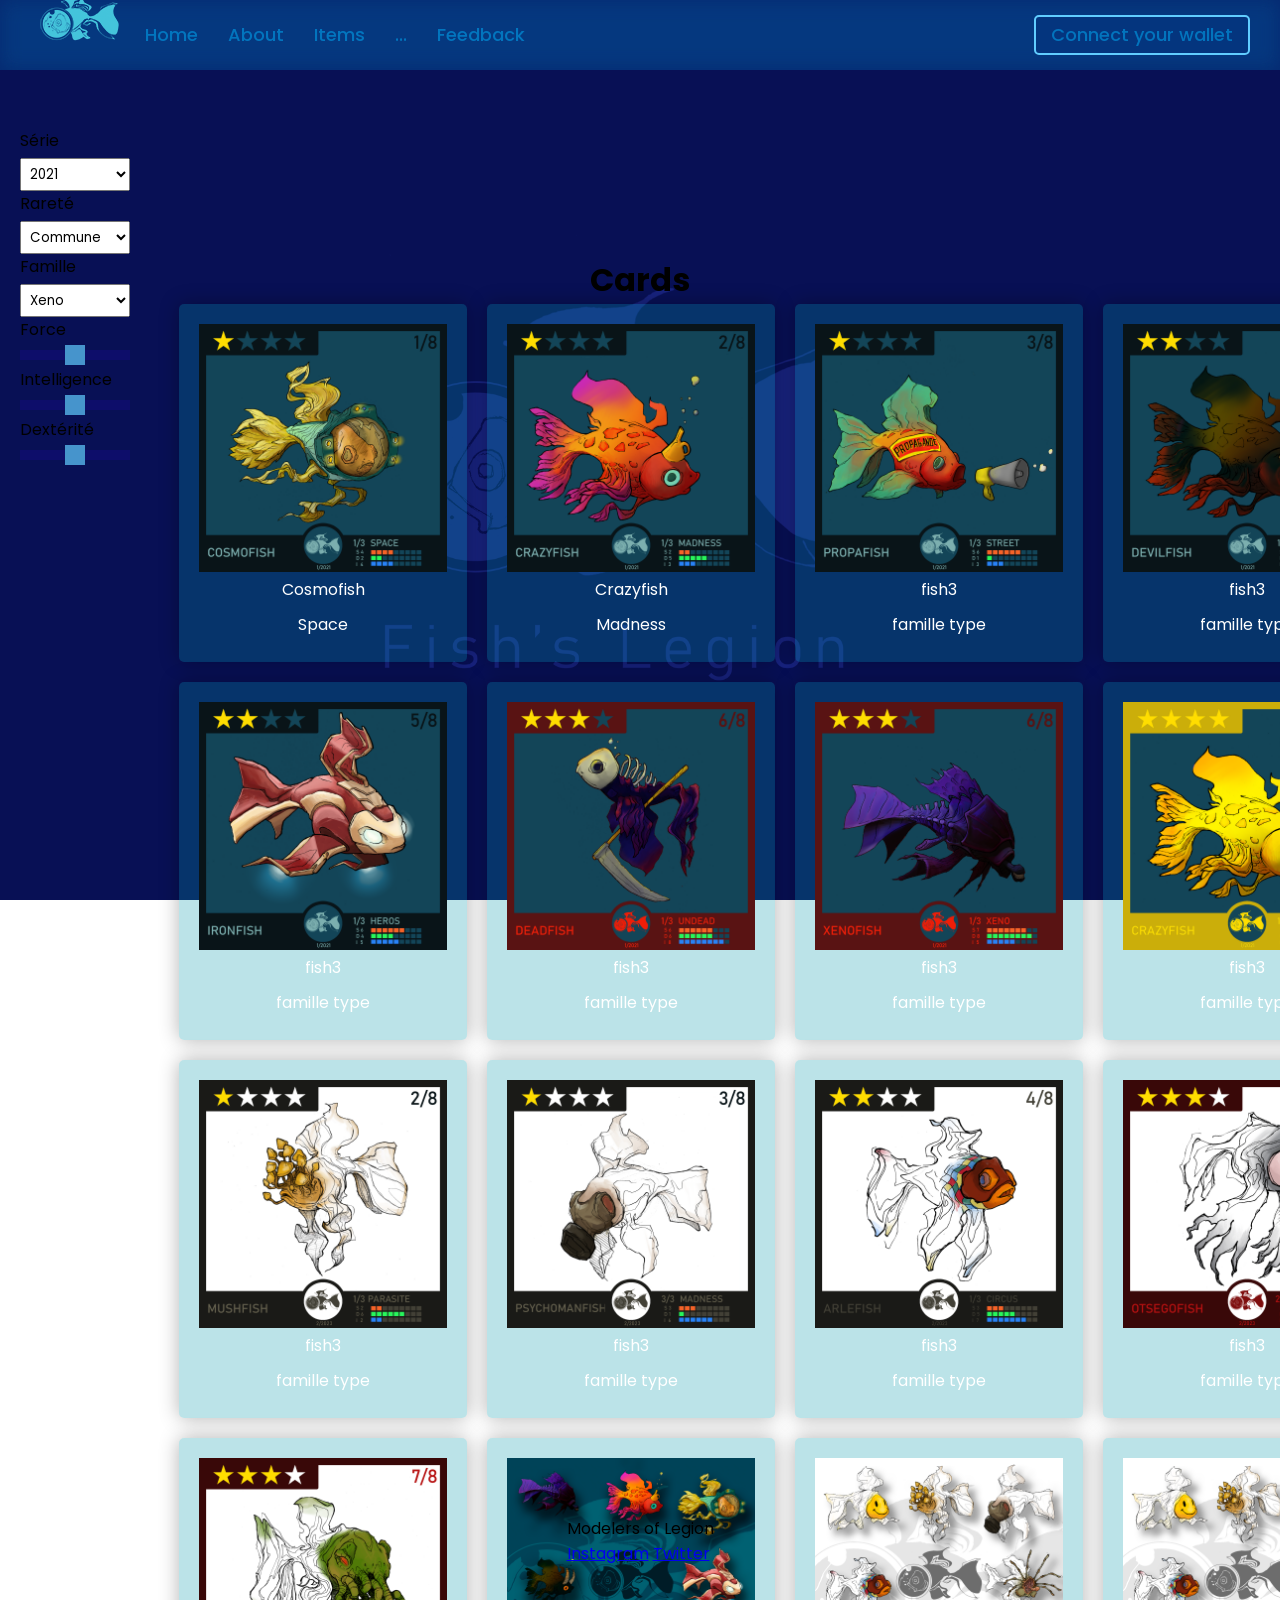
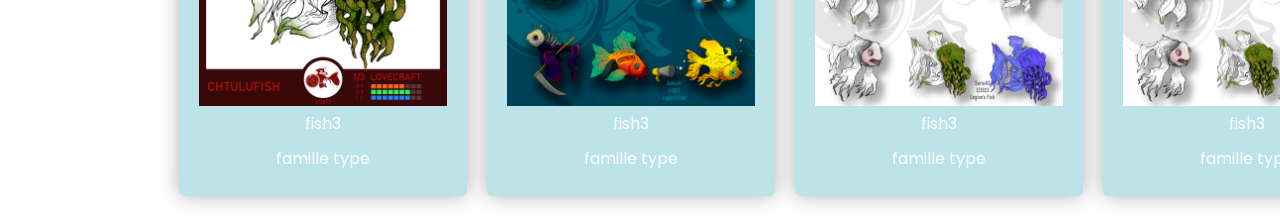
==== Fish/dex.html @ d5946ea8 "first commit" ====
<!DOCTYPE html>
<html lang="fr">
<head>
    <meta charset="UTF-8">
    <title>Dex of Legion</title>
    <link rel="stylesheet" href="dex.css">
    <link rel="stylesheet" href="footer.css">
    <link rel="stylesheet" href="header.css">
    <link rel="stylesheet" href="Navbar.css">
    <link rel="stylesheet" href="footer.css">
</head>
<body>
   
 
    <nav>
        <!-- légende: /.mot./ egal lien non défini -->
          <div class="wrapper">
            <div class="logo"><img src="img/dos_Mini.png" alt=""></a></div>
            <input type="radio" name="slider" id="menu-btn">
            <input type="radio" name="slider" id="close-btn">
            <ul class="nav-links">
              <label for="close-btn" class="btn close-btn"><i class="fas fa-times"></i></label>
              <li><a href="index.html">Home</a></li>
              <li>
                <a href="#" class="desktop-item">About</a>
                <input type="checkbox" id="showDrop">
                <label for="showDrop" class="mobile-item">Dropdown Menu</label>
                <ul class="drop-menu">
                  <li><a href="lore.html">Lore</a></li>  
                  <li><a href="#">...</a></li>
                  <li><a href="#">...</a></li>
                  <li><a href="#">...</a></li>
                </ul>
              <li>
                <a href="#" class="desktop-item">Items</a>
                <input type="checkbox" id="showDrop">
                <label for="showDrop" class="mobile-item">Dropdown Menu</label>
                <ul class="drop-menu">
                  <li><a href="dex.html">dex</a></li>  
                  <li><a href="#">...</a></li>
                  <li><a href="#">...</a></li>
                  <li><a href="#">...</a></li>
                </ul>
              </li>
              <li>
                <a href="#" class="desktop-item">...</a>
                <input type="checkbox" id="showMega">
                <label for="showMega" class="mobile-item">...</label>
                <div class="mega-box">
                  <div class="content">
                    <div class="row">
                      <img src="img/goldsansfond2.png" alt="">
                    </div>
                    <div class="row">
                      <header>...</header>
                      <ul class="mega-links">
                        <li><a href="#">...</a></li>
                        <li><a href="#">...</a></li>
                        <li><a href="#">...</a></li>
                        <li><a href="#">...</a></li>
                      </ul>
                    </div>
                    <div class="row">
                      <header>...</header>
                      <ul class="mega-links">
                        <li><a href="#">...</a></li>
                        <li><a href="#">...</a></li>
                        <li><a href="#">...</a></li>
                        <li><a href="#">...</a></li>
                      </ul>
                    </div>
                    <div class="row">
                      <header>...</header>
                      <ul class="mega-links">
                        <li><a href="#">...</a></li>
                        <li><a href="#">...</a></li>
                        <li><a href="#">...</a></li>
                        <li><a href="#">...</a></li>
                      </ul>
                    </div>
                  </div>
                </div>
              </li>
              <li><a href="#">Feedback</a></li>
            </ul>
            <label for="menu-btn" class="btn menu-btn"><i class="fas fa-bars"></i></label>
            <div href="#" class="nav-button">Connect your wallet</div>
          </div>
        </nav>

        <header>
            <h1>Cards</h1>
        </header>

        <div class="sidebar">
          <ul class="filter-list">
              <li>
                  <label for="serie">Série</label>
                  <select id="serie" name="serie">
                      <option value="2021">2021</option>
                      <option value="2023">2023</option>
                  </select>
              </li>
              <li>
                  <label for="rarete">Rareté</label>
                  <select id="rarete" name="rarete">
                      <option value="commune">Commune</option>
                      <option value="unco">Unco</option>
                      <option value="rare">Rare</option>
                      <option value="gold">hors série</option>

                  </select>
              </li>
              <li>
                  <label for="famille">Famille</label>
                  <select id="famille" name="famille">
                      <option value="xeno">Xeno</option>
                      <option value="undead">Undead</option>
                      <option value="crazy">Crazy</option>
                  </select>
              </li>
              <li>
                  <label for="force">Force</label>
                  <input type="range" id="force" name="force" min="1" max="9">
              </li>
              <li>
                  <label for="intelligence">Intelligence</label>
                  <input type="range" id="intelligence" name="intelligence" min="1" max="9">
              </li>
              <li>
                  <label for="dexterite">Dextérité</label>
                  <input type="range" id="dexterite" name="dexterite" min="1" max="9">
              </li>
          </ul>
      </div>
      

        <div class="dex">
            <!-- More cards following the same pattern -->
            <div class="card"><a href="cosmofish.html"><img src="Cartes/1_2021_1_cosmofish_common.png" alt="cosmofish"></a><p>Cosmofish</p><p>Space</p></div>
            <div class="card"><a href="crazyfish.html"><img src="Cartes/1_2021_2_crazyfish_common.png" alt="cosmofish"></a><p>Crazyfish</p><p>Madness</p></div>
            <div class="card"><img src="Cartes/1_2021_3_propafish_common.png" alt="cosmofish"><p>fish3</p><p>famille type</p></div>
            <div class="card"><img src="Cartes/1_2021_4_devilfish_unco.png" alt="cosmofish"><p>fish3</p><p>famille type</p></div>
            <div class="card"><img src="Cartes/1_2021_5_ironfish_unco.png" alt="cosmofish"><p>fish3</p><p>famille type</p></div>
            <div class="card"><img src="Cartes/1_2021_6_deadfish_rare.png" alt="cosmofish"><p>fish3</p><p>famille type</p></div>
            <div class="card"><img src="Cartes/1_2021_7_xenofish_common.png" alt="cosmofish"><p>fish3</p><p>famille type</p></div>
            <div class="card"><img src="Cartes/1_2021_8_crazyfish_gold.png" alt="cosmofish"><p>fish3</p><p>famille type</p></div>
            <div class="card"><img src="Cartes/2_2023_2_mushfish_common.png" alt="cosmofish"><p>fish3</p><p>famille type</p></div>
            <div class="card"><img src="Cartes/2_2023_3_psychomanfish_common.png" alt="cosmofish"><p>fish3</p><p>famille type</p></div>
            <div class="card"><img src="Cartes/2_2023_4_arlefish_unco.png" alt="cosmofish"><p>fish3</p><p>famille type</p></div>
            <div class="card"><img src="Cartes/2_2023_6_otsegofish_rare.png" alt="cosmofish"><p>fish3</p><p>famille type</p></div>
            <div class="card"><img src="Cartes/2_2023_7_chtulufish_rare.png" alt="cosmofish"><p>fish3</p><p>famille type</p></div>
            <div class="card"><img src="Cartes/serial_1_2021.png" alt="cosmofish"><p>fish3</p><p>famille type</p></div>
            <div class="card"><img src="Cartes/serial_2_2023.png" alt="cosmofish"><p>fish3</p><p>famille type</p></div>
            <div class="card"><img src="Cartes/serial_2_2023.png" alt="cosmofish"><p>fish3</p><p>famille type</p></div>
            
        </div>

    
    <section class="container">
        <!-- Contenu de la page Bibliothéque de toute les cartes -->
    </section>
    <footer>
        <p>Modelers of Legion</p>
        <a href="https://instagram.com">Instagram</a>
        <a href="https://twitter.com">Twitter</a>
    </footer>
</body>
</html>
---- Fish/dex.css ----
:root {
    --glow-color: hsl(199, 100%, 69%);
  }

body {
    margin: 0;
    padding: 20%;
    background-image: url("img/background.png") ; 
    background-attachment: fixed;
    background-size: cover;
    background-position: center center;
    display: flex;
    justify-content: center;
    align-items: center;
    min-height: 100vh;
    font-family: Arial, sans-serif;
    }
  
.dex {
    display: grid;
    grid-template-columns: repeat(4, 1fr); /* 4 columns */
    gap: 20px;
  }
  
.card {
    background-color: rgba(0, 150, 167, 0.267); 
    color: white;
    display: flex;
    flex-direction: column;
    justify-content: center;
    align-items: center;
    padding: 20px;
    border-radius: 5px;
    box-shadow: 0 4px 8px rgba(0, 0, 0, 0.2);
    aspect-ratio: 1; 
    box-shadow: 0px 0px 20px rgba(0, 0, 0, 0.3); ; 
    transition: transform 0.3s; 
    }
  
    

.card:hover {
    z-index: 2;
    animation-delay: 1s;
    transform: scale(1.5); 
    background-color: rgba(0, 150, 167, 0.856);
    border: 0.15em solid var(--glow-color);
    border-radius: 0.45em;
    box-shadow:
        0 0 8px #c20707bd,
        inset 0 0 8px #39e704,
        0 0 16px #0961be,
        inset 0 0 16px #c411b5,
        0 0 32px #0367d3,
        inset 0 0 32px #007afc;

    }

.card img {
    width: 100%;  
    height: auto; 
    display: block; /* Empêche l'ajout d'espace supplémentaire en dessous de l'image */
    }
    
.card p {
    margin: 5px 0;
    }



.card p:first-child::before {
    content: "";
    display: none;
    }

    /*sidebare*/
    
    .sidebar {
        width: 150px; /* Largeur de la barre latérale */
        background-color: rgba(255, 255, 255, 0); 
        padding: 20px;
        padding-top: 10%;
        position: fixed; 
        left: 0; 
        top: 0; 
        height: 100%; /* Hauteur complète */
        overflow-y: auto; /* Ajoute un défilement si nécessaire */
    }
    
    .sidebar select,
    .sidebar input[type=range] {
    width: 100%; 
    padding: 5px; /* Ajoute un peu d'espace à l'intérieur */
    margin-top: 5px; /* Espace au-dessus de chaque élément */
}
    /* Ajustement pour le contenu principal */


    /* Style pour les curseurs */
.sidebar input[type=range] {
    -webkit-appearance: none; /* Supprime l'apparence par défaut */
    appearance: none;
    height: 10px; /* Hauteur du curseur */
    background: #3201e434; /* Couleur de fond du curseur */
    outline: none; /* Supprime l'outline au focus */
    opacity: 0.7; /* Rend le curseur légèrement transparent */
    transition: opacity 0.2s; /* Transition pour l'effet au survol */
}

.sidebar input[type=range]:hover {
    opacity: 1; /* Opacité pleine au survol */
    border-radius: 2px;
}

/* Style pour la piste du curseur */
.sidebar input[type=range]::-webkit-slider-thumb {
    -webkit-appearance: none; /* Supprime l'apparence par défaut */
    appearance: none;
    width: 20px; /* Largeur de la piste */
    height: 20px; /* Hauteur de la piste */
    background: var(--glow-color); /* Couleur de la piste */
    cursor: pointer; /* Curseur en forme de pointeur */
}

.sidebar input[type=range]::-moz-range-thumb {
    width: 20px; /* Largeur de la piste pour Firefox */
    height: 20px; /* Hauteur de la piste pour Firefox */
    background: var(--glow-color); /* Couleur de la piste pour Firefox */
    cursor: pointer;
}

.filter-list {
    list-style-type: none; /* Supprime les puces */
    padding: 0;
}

.dex {
    margin-left: 10px; /* Espace pour la barre latérale */
}
---- Fish/header.css ----
body{
    display: flex;
flex-direction: column;
align-items: center;
}
---- Fish/Navbar.css ----
@import url('https://fonts.googleapis.com/css2?family=Poppins:wght@200;300;400;500;600;700&display=swap');
*{
  margin: 0;
  padding: 0;
  box-sizing: border-box;
  font-family: 'Poppins', sans-serif;

}



nav{
  top: 0;
  position: fixed;
  z-index: 99;
  width: 100%;
  background: #054c9271;
  backdrop-filter: blur(10px);
}

.wrapper {
    display: flex;
    align-items: center;
    backdrop-filter: blur(10px);
}

nav .wrapper{
    position: relative;
    max-width: 1300px;
    padding: 0px 30px;
    height: 70px;
    line-height: 70px;
    margin: auto;
    display: flex;
    align-items: center;
    justify-content: flex-start;
    backdrop-filter: blur(10px);
  }

.wrapper .logo a{
  font-weight: 600;
  position: center;
  
}

.wrapper .logo img {
    max-height: 100%; 
  }

.wrapper .nav-links{
  display: inline-flex;
}
.nav-links li{
  list-style: none;
}
.nav-links li a{
  color: #00b7ff7e;
  text-decoration: none;
  font-size: 18px;
  font-weight: 500;
  padding: 9px 15px;
  border-radius: 5px;
  transition: all 0.3s ease;
  
}
.nav-links li a:hover{
  background: #003c79a1;
  
}
.nav-links .mobile-item{
  display: none;
}
.nav-links .drop-menu{
  position: absolute;
  background: #003c79a1;
  width: 180px;
  line-height: 45px;
  top: 85px;
  opacity: 0;
  visibility: hidden;
  box-shadow: 0 6px 10px rgba(0,0,0,0.15);
}
.nav-links li:hover .drop-menu,
.nav-links li:hover .mega-box{
  transition: all 0.3s ease;
  top: 70px;
  opacity: 1;
  visibility: visible;
}
.drop-menu li a{
  width: 100%;
  display: block;
  padding: 0 0 0 15px;
  font-weight: 400;
  border-radius: 0px;
}
.mega-box{
  position: absolute;
  left: 0;
  width: 100%;
  padding: 0 30px;
  top: 85px;
  opacity: 0;
  visibility: hidden;
}
.mega-box .content{
  background: #003c79a1;
  padding: 25px 20px;
  display: flex;
  width: 100%;
  justify-content: space-between;
  box-shadow: 0 6px 10px rgba(0,0,0,0.15);
}
.mega-box .content .row{
  width: calc(25% - 30px);
  line-height: 45px;
}
.content .row img{
  width: 100%;
  height: 100%;
  object-fit: cover;
}
.content .row header{
  color: #00b7ff7e;
  font-size: 20px;
  font-weight: 500;
}
.content .row .mega-links{
  margin-left: -40px;
  border-left: 1px solid rgba(255,255,255,0.09);
}
.row .mega-links li{
  padding: 0 20px;
}
.row .mega-links li a{
  padding: 0px;
  padding: 0 20px;
  color: #00b7ff7e;
  font-size: 17px;
  display: block;
}
.row .mega-links li a:hover{
  color: #00b7ff7e;
}
.wrapper .btn{
  color: #fff;
  font-size: 20px;
  cursor: pointer;
  display: none;
}
.wrapper .btn.close-btn{
  position: absolute;
  right: 30px;
  top: 10px;
}

@media screen and (max-width: 970px) {
  .wrapper .btn{
    display: block;
  }
  .wrapper .nav-links{
    position: fixed;
    height: 100vh;
    width: 100%;
    max-width: 350px;
    top: 0;
    left: -100%;
    background: #242526;
    display: block;
    padding: 50px 10px;
    line-height: 50px;
    overflow-y: auto;
    box-shadow: 0px 15px 15px rgba(0,0,0,0.18);
    transition: all 0.3s ease;
  }
  /* custom scroll bar */
  ::-webkit-scrollbar {
    width: 10px;
  }
  ::-webkit-scrollbar-track {
    background: #242526;
  }
  ::-webkit-scrollbar-thumb {
    background: #3A3B3C;
  }
  #menu-btn:checked ~ .nav-links{
    left: 0%;
  }
  #menu-btn:checked ~ .btn.menu-btn{
    display: none;
  }
  #close-btn:checked ~ .btn.menu-btn{
    display: block;
  }
  .nav-links li{
    margin: 15px 10px;
  }
  .nav-links li a{
    padding: 0 20px;
    display: block;
    font-size: 20px;
  }
  .nav-links .drop-menu{
    position: static;
    opacity: 1;
    top: 65px;
    visibility: visible;
    padding-left: 20px;
    width: 100%;
    max-height: 0px;
    overflow: hidden;
    box-shadow: none;
    transition: all 0.3s ease;
  }
  #showDrop:checked ~ .drop-menu,
  #showMega:checked ~ .mega-box{
    max-height: 100%;
  }
  .nav-links .desktop-item{
    display: none;
  }
  .nav-links .mobile-item{
    display: block;
    color: #f2f2f2;
    font-size: 20px;
    font-weight: 500;
    padding-left: 20px;
    cursor: pointer;
    border-radius: 5px;
    transition: all 0.3s ease;
  }
  .nav-links .mobile-item:hover{
    background: #3A3B3C;
  }
  .drop-menu li{
    margin: 0;
  }
  .drop-menu li a{
    border-radius: 5px;
    font-size: 18px;
  }
  .mega-box{
    position: static;
    top: 65px;
    opacity: 1;
    visibility: visible;
    padding: 0 20px;
    max-height: 0px;
    overflow: hidden;
    transition: all 0.3s ease;
  }
  .mega-box .content{
    box-shadow: none;
    flex-direction: column;
    padding: 20px 20px 0 20px;
  }
  .mega-box .content .row{
    width: 100%;
    margin-bottom: 15px;
    border-top: 1px solid rgba(255,255,255,0.08);
  }
  .mega-box .content .row:nth-child(1),
  .mega-box .content .row:nth-child(2){
    border-top: 0px;
  }
  .content .row .mega-links{
    border-left: 0px;
    padding-left: 15px;
  }
  .row .mega-links li{
    margin: 0;
  }
  .content .row header{
    font-size: 19px;
  }
}
nav input{
  display: none;
}

.body-text{
  position: absolute;
  top: 50%;
  left: 50%;
  transform: translate(-50%, -50%);
  width: 100%;
  text-align: center;
  padding: 0 30px;
}

.body-text div {
    font-size: 45px;
    font-weight: 600px;
}

/*style du bouton connect your wallet*/
:root {
  --glow-color1: hsl(207, 100%, 69%);
  --glow-color: hsl(199, 100%, 69%);
}

.nav-button {
    color: #00b7ff7e;
    text-decoration: none;
    font-size: 18px;
    font-weight: 500;
    padding: 0 15px; /* Aucun padding vertical */
    height: 40px;
    line-height: 40px; /* Alignement vertical du texte */
    border-radius: 5px;
    margin-left: auto;
    display: flex;
    align-items: center; /* Alignement vertical pour flex items */
    justify-content: center; /* Centrage horizontal pour flex items */
    background: rgba(0, 42, 121, 0.13);
    border: 0.15em solid var(--glow-color);
    
    animation: pulse1 3s infinite;
  }
  
  .nav-button:hover {
    background: rgba(0, 42, 121, 0.13);
    border: 0.15em solid var(--glow-color);
    
    animation: pulse2 2s infinite; /* Applique l'animation 'pulse' qui dure 1 seconde et se répète indéfiniment */
  }

  @keyframes pulse1 {
    0% {
        box-shadow: 0 0 1em 0em var(--glow-color1);
    }
    50% {
        box-shadow: 0 0 1em 0.2em var(--glow-color1);
    }
    100% {
        box-shadow: 0 0 1em 0em var(--glow-color1);
    }
  }

  @keyframes pulse2 {
    0% {
        box-shadow: 0 0 1em 0.1em var(--glow-color);
      }
    50% {
        box-shadow: 0 0 2.5em 0.3em var(--glow-color);
      }
    100% {
        box-shadow: 0 0 1em 0.1em var(--glow-color);
      }
  }
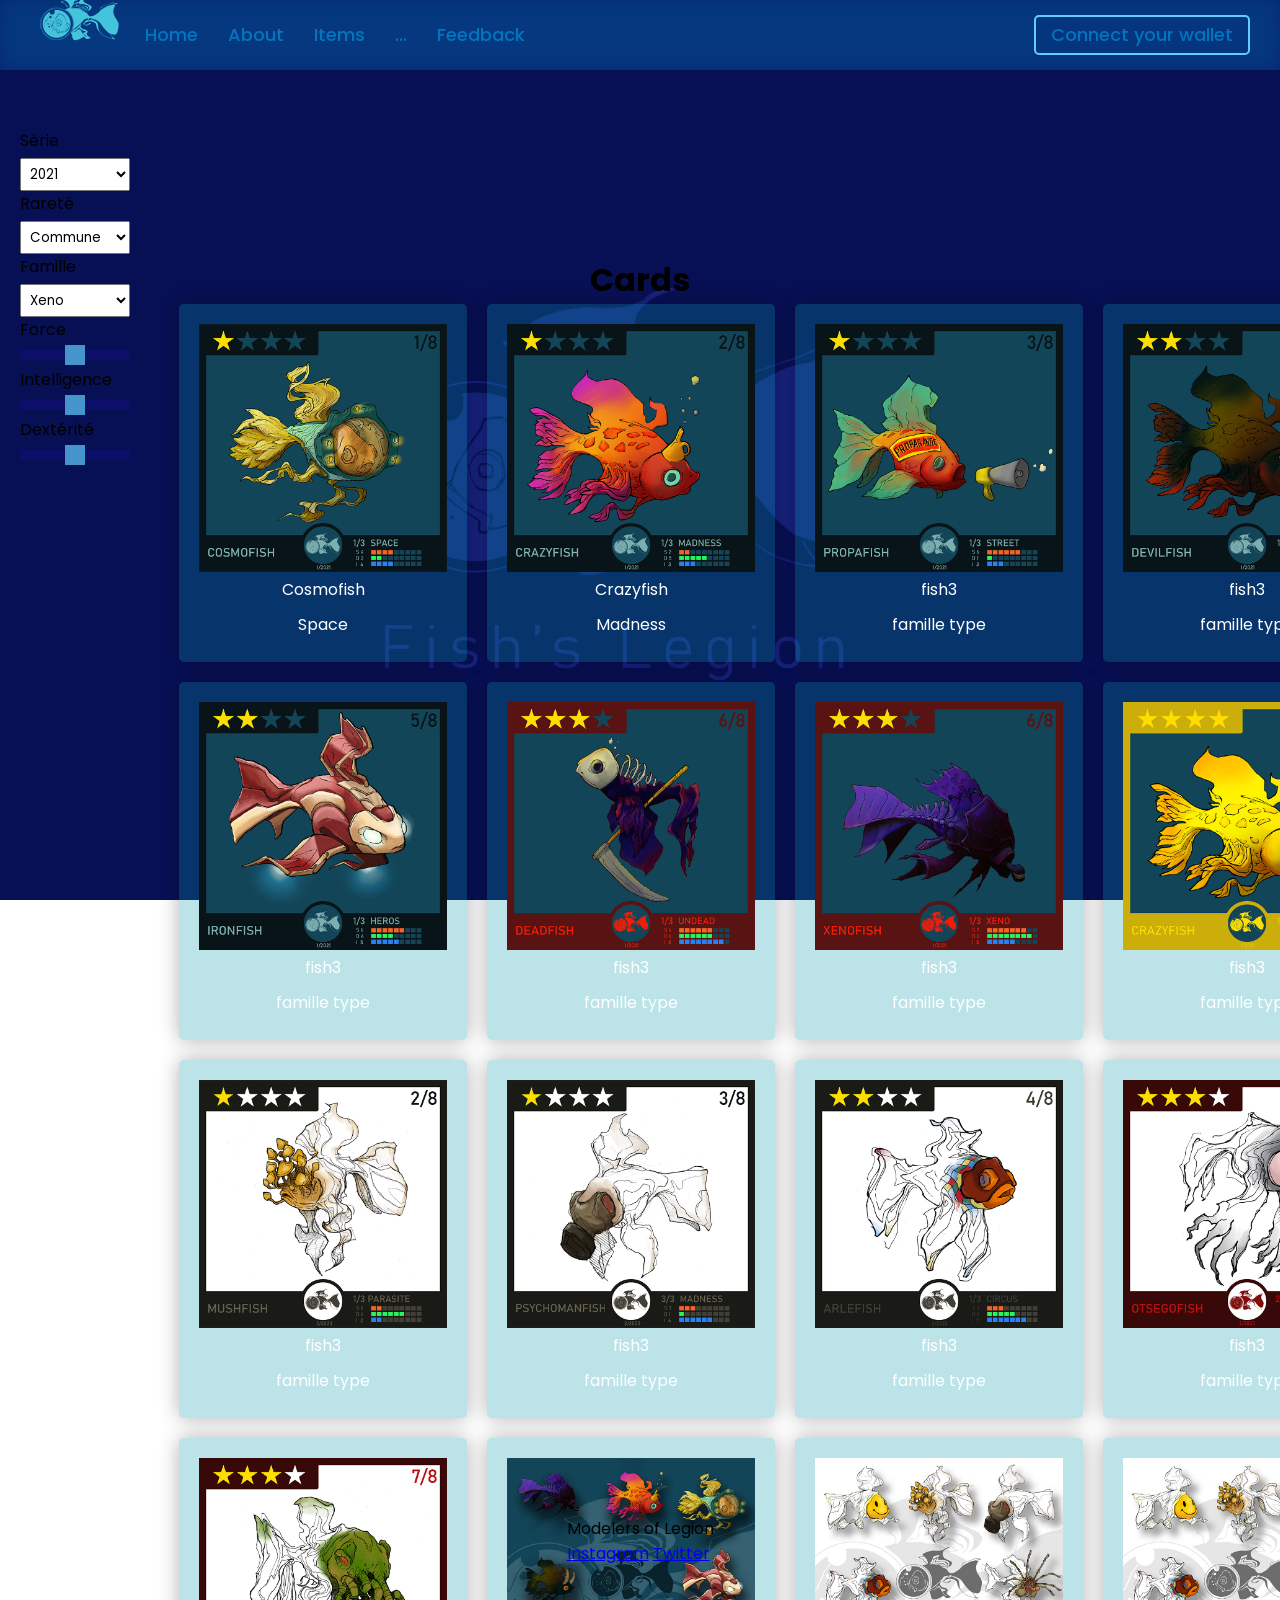
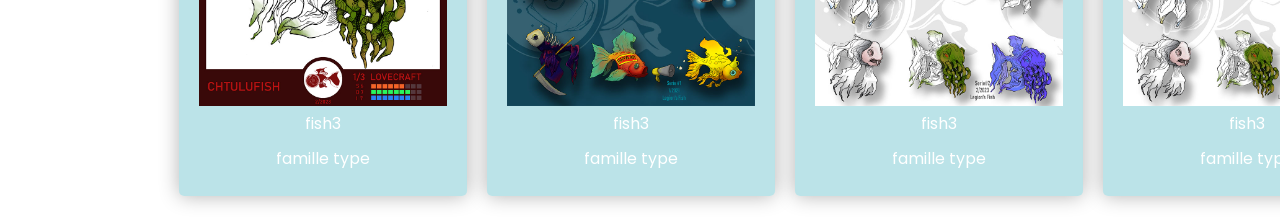
==== commit 8562e494: "endingdiagonnale" ====
--- a/Fish/dex.html
+++ b/Fish/dex.html
@@ -137,22 +137,22 @@
 
         <div class="dex">
             <!-- More cards following the same pattern -->
-            <div class="card"><a href="cosmofish.html"><img src="Cartes/1_2021_1_cosmofish_common.png" alt="cosmofish"></a><p>Cosmofish</p><p>Space</p></div>
-            <div class="card"><a href="crazyfish.html"><img src="Cartes/1_2021_2_crazyfish_common.png" alt="cosmofish"></a><p>Crazyfish</p><p>Madness</p></div>
-            <div class="card"><img src="Cartes/1_2021_3_propafish_common.png" alt="cosmofish"><p>fish3</p><p>famille type</p></div>
-            <div class="card"><img src="Cartes/1_2021_4_devilfish_unco.png" alt="cosmofish"><p>fish3</p><p>famille type</p></div>
-            <div class="card"><img src="Cartes/1_2021_5_ironfish_unco.png" alt="cosmofish"><p>fish3</p><p>famille type</p></div>
-            <div class="card"><img src="Cartes/1_2021_6_deadfish_rare.png" alt="cosmofish"><p>fish3</p><p>famille type</p></div>
-            <div class="card"><img src="Cartes/1_2021_7_xenofish_common.png" alt="cosmofish"><p>fish3</p><p>famille type</p></div>
-            <div class="card"><img src="Cartes/1_2021_8_crazyfish_gold.png" alt="cosmofish"><p>fish3</p><p>famille type</p></div>
-            <div class="card"><img src="Cartes/2_2023_2_mushfish_common.png" alt="cosmofish"><p>fish3</p><p>famille type</p></div>
-            <div class="card"><img src="Cartes/2_2023_3_psychomanfish_common.png" alt="cosmofish"><p>fish3</p><p>famille type</p></div>
-            <div class="card"><img src="Cartes/2_2023_4_arlefish_unco.png" alt="cosmofish"><p>fish3</p><p>famille type</p></div>
-            <div class="card"><img src="Cartes/2_2023_6_otsegofish_rare.png" alt="cosmofish"><p>fish3</p><p>famille type</p></div>
-            <div class="card"><img src="Cartes/2_2023_7_chtulufish_rare.png" alt="cosmofish"><p>fish3</p><p>famille type</p></div>
-            <div class="card"><img src="Cartes/serial_1_2021.png" alt="cosmofish"><p>fish3</p><p>famille type</p></div>
-            <div class="card"><img src="Cartes/serial_2_2023.png" alt="cosmofish"><p>fish3</p><p>famille type</p></div>
-            <div class="card"><img src="Cartes/serial_2_2023.png" alt="cosmofish"><p>fish3</p><p>famille type</p></div>
+            <div class="card"><a href="cosmofish.html"><img src="Cartes/1_2021_1_cosmofish_common.jpg" alt="cosmofish"></a><p>Cosmofish</p><p>Space</p></div>
+            <div class="card"><a href="crazyfish.html"><img src="Cartes/1_2021_2_crazyfish_common.jpg" alt="crazyfish"></a><p>Crazyfish</p><p>Madness</p></div>
+            <div class="card"><img src="Cartes/1_2021_3_propafish_common.jpg" alt="cosmofish"><p>fish3</p><p>famille type</p></div>
+            <div class="card"><img src="Cartes/1_2021_4_devilfish_unco.jpg" alt="cosmofish"><p>fish3</p><p>famille type</p></div>
+            <div class="card"><img src="Cartes/1_2021_5_ironfish_unco.jpg" alt="cosmofish"><p>fish3</p><p>famille type</p></div>
+            <div class="card"><img src="Cartes/1_2021_6_deadfish_rare.jpg" alt="cosmofish"><p>fish3</p><p>famille type</p></div>
+            <div class="card"><img src="Cartes/1_2021_7_xenofish_common.jpg" alt="cosmofish"><p>fish3</p><p>famille type</p></div>
+            <div class="card"><img src="Cartes/1_2021_8_crazyfish_gold.jpg" alt="cosmofish"><p>fish3</p><p>famille type</p></div>
+            <div class="card"><img src="Cartes/2_2023_2_mushfish_common.jpg" alt="cosmofish"><p>fish3</p><p>famille type</p></div>
+            <div class="card"><img src="Cartes/2_2023_3_psychomanfish_common.jpg" alt="cosmofish"><p>fish3</p><p>famille type</p></div>
+            <div class="card"><img src="Cartes/2_2023_4_arlefish_unco.jpg" alt="cosmofish"><p>fish3</p><p>famille type</p></div>
+            <div class="card"><img src="Cartes/2_2023_6_otsegofish_rare.jpg" alt="cosmofish"><p>fish3</p><p>famille type</p></div>
+            <div class="card"><img src="Cartes/2_2023_7_chtulufish_rare.jpg" alt="cosmofish"><p>fish3</p><p>famille type</p></div>
+            <div class="card"><img src="Cartes/serial_1_2021.jpg" alt="cosmofish"><p>fish3</p><p>famille type</p></div>
+            <div class="card"><img src="Cartes/serial_2_2023.jpg" alt="cosmofish"><p>fish3</p><p>famille type</p></div>
+            <div class="card"><img src="Cartes/serial_2_2023.jpg" alt="cosmofish"><p>fish3</p><p>famille type</p></div>
             
         </div>
 
